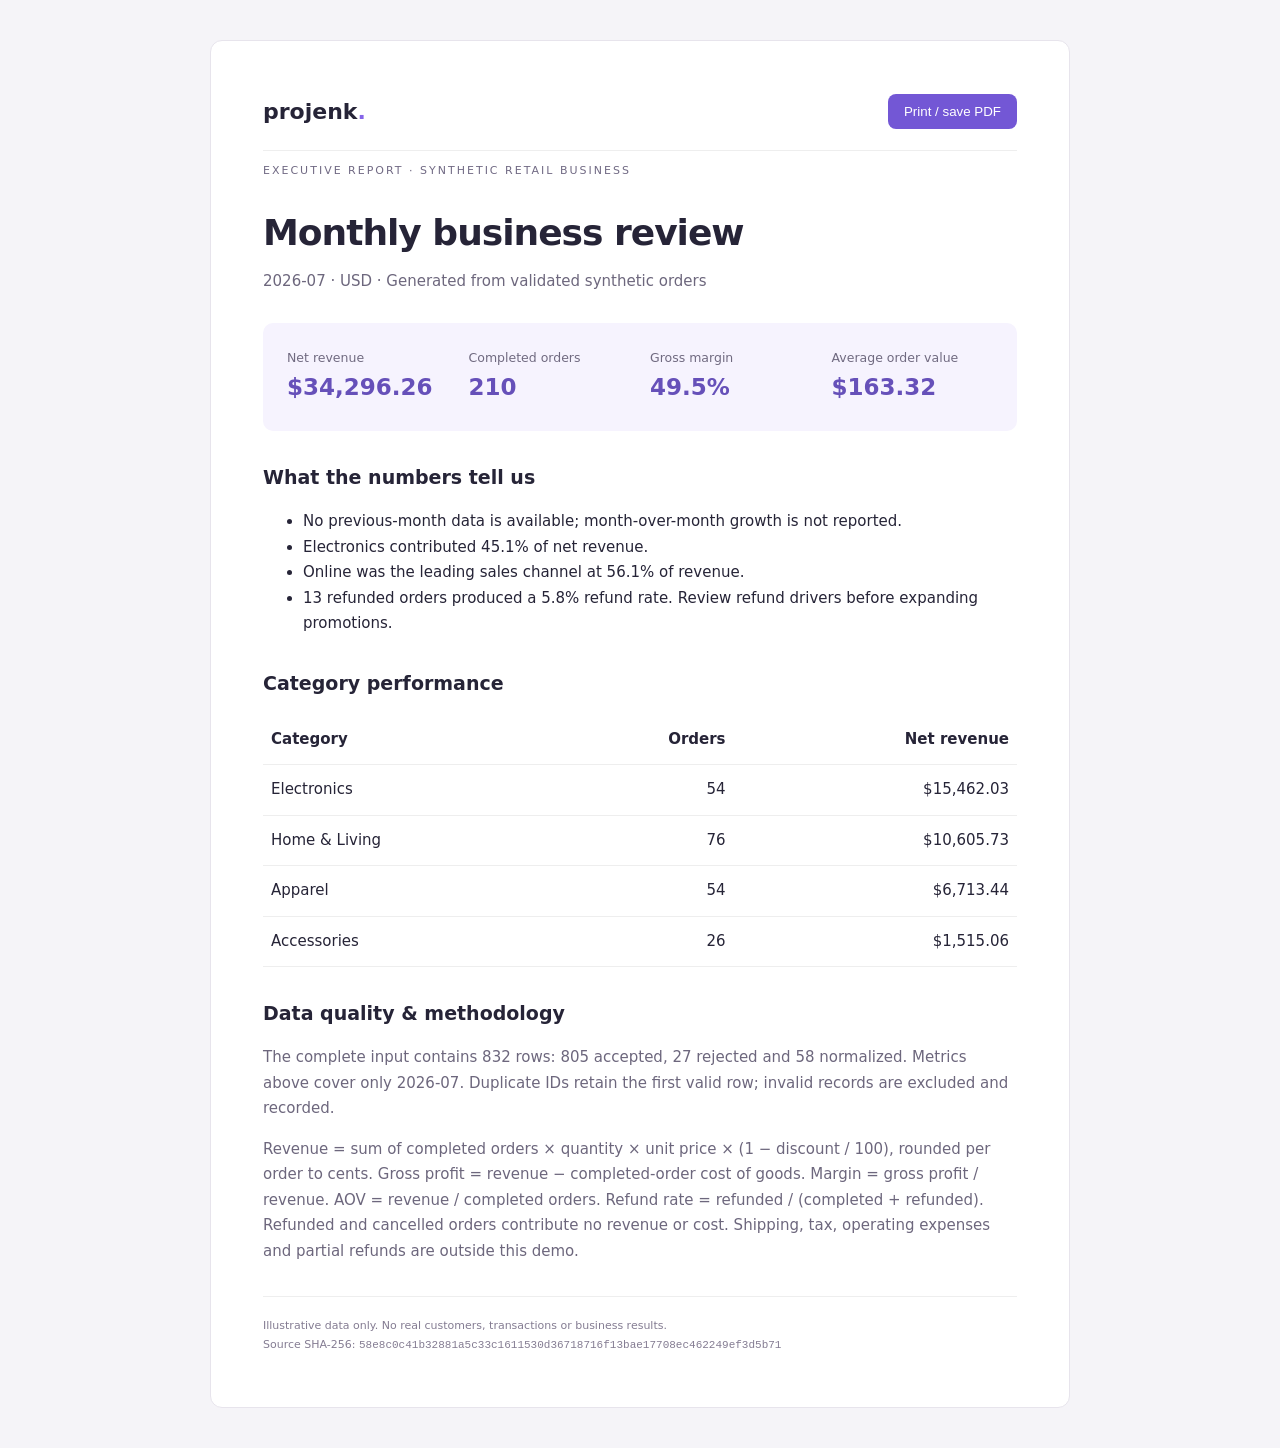
==== docs/reports/2026-07/report.html @ dd8aa607 "Rebuild Projenk as an automated business reporting portfolio" ====
<!doctype html><html lang="en"><head><meta charset="utf-8"><meta name="viewport" content="width=device-width,initial-scale=1"><title>Projenk · 2026-07 business report</title>
<style>*{box-sizing:border-box}body{margin:0;background:#f5f4f8;color:#262437;font:15px/1.7 system-ui,sans-serif}main{max-width:860px;margin:40px auto;background:white;padding:52px;border:1px solid #e7e4ec;border-radius:12px}header{display:flex;justify-content:space-between;align-items:center;border-bottom:1px solid #eee;padding-bottom:20px}.brand{font-size:22px;font-weight:800}.label{color:#716a84;font-size:11px;letter-spacing:2px;text-transform:uppercase}h1{font-size:36px;line-height:1.2;letter-spacing:-1px;margin:30px 0 10px}h2{font-size:19px;margin-top:30px}p{color:#6d677d}.cards{display:grid;grid-template-columns:repeat(4,1fr);gap:20px;background:#f6f3fe;padding:24px;border-radius:10px;margin-top:28px}small{display:block;color:#706a80}strong{display:block;font-size:23px;color:#6650b9}table{width:100%;border-collapse:collapse}td,th{padding:12px 8px;border-bottom:1px solid #eee;text-align:left}td:nth-child(n+2),th:nth-child(n+2){text-align:right}footer{font-size:11px;color:#847c92;border-top:1px solid #eee;padding-top:20px;margin-top:32px}button{border:0;border-radius:8px;background:#7357d5;color:white;padding:10px 16px;cursor:pointer}code{overflow-wrap:anywhere}@media(max-width:640px){main{margin:0;padding:24px}.cards{grid-template-columns:repeat(2,1fr)}h1{font-size:28px}}@media print{body{background:white}main{margin:0;border:0;padding:20px}button{display:none}}</style></head><body><main>
<header><span class="brand">projenk<span style="color:#8665e9">.</span></span><button onclick="window.print()">Print / save PDF</button></header>
<p class="label">Executive report · synthetic retail business</p><h1>Monthly business review</h1><p>2026-07 · USD · Generated from validated synthetic orders</p>
<div class="cards"><div><small>Net revenue</small><strong>$34,296.26</strong></div><div><small>Completed orders</small><strong>210</strong></div><div><small>Gross margin</small><strong>49.5%</strong></div><div><small>Average order value</small><strong>$163.32</strong></div></div><h2>What the numbers tell us</h2><ul><li>No previous-month data is available; month-over-month growth is not reported.</li><li>Electronics contributed 45.1% of net revenue.</li><li>Online was the leading sales channel at 56.1% of revenue.</li><li>13 refunded orders produced a 5.8% refund rate. Review refund drivers before expanding promotions.</li></ul>
<h2>Category performance</h2><table><thead><tr><th>Category</th><th>Orders</th><th>Net revenue</th></tr></thead><tbody><tr><td>Electronics</td><td>54</td><td>$15,462.03</td></tr><tr><td>Home &amp; Living</td><td>76</td><td>$10,605.73</td></tr><tr><td>Apparel</td><td>54</td><td>$6,713.44</td></tr><tr><td>Accessories</td><td>26</td><td>$1,515.06</td></tr></tbody></table>
<h2>Data quality & methodology</h2><p>The complete input contains 832 rows: 805 accepted, 27 rejected and 58 normalized. Metrics above cover only 2026-07. Duplicate IDs retain the first valid row; invalid records are excluded and recorded.</p>
<p>Revenue = sum of completed orders × quantity × unit price × (1 − discount / 100), rounded per order to cents. Gross profit = revenue − completed-order cost of goods. Margin = gross profit / revenue. AOV = revenue / completed orders. Refund rate = refunded / (completed + refunded). Refunded and cancelled orders contribute no revenue or cost. Shipping, tax, operating expenses and partial refunds are outside this demo.</p>
<footer>Illustrative data only. No real customers, transactions or business results.<br>Source SHA-256: <code>58e8c0c41b32881a5c33c1611530d36718716f13bae17708ec462249ef3d5b71</code></footer></main></body></html>
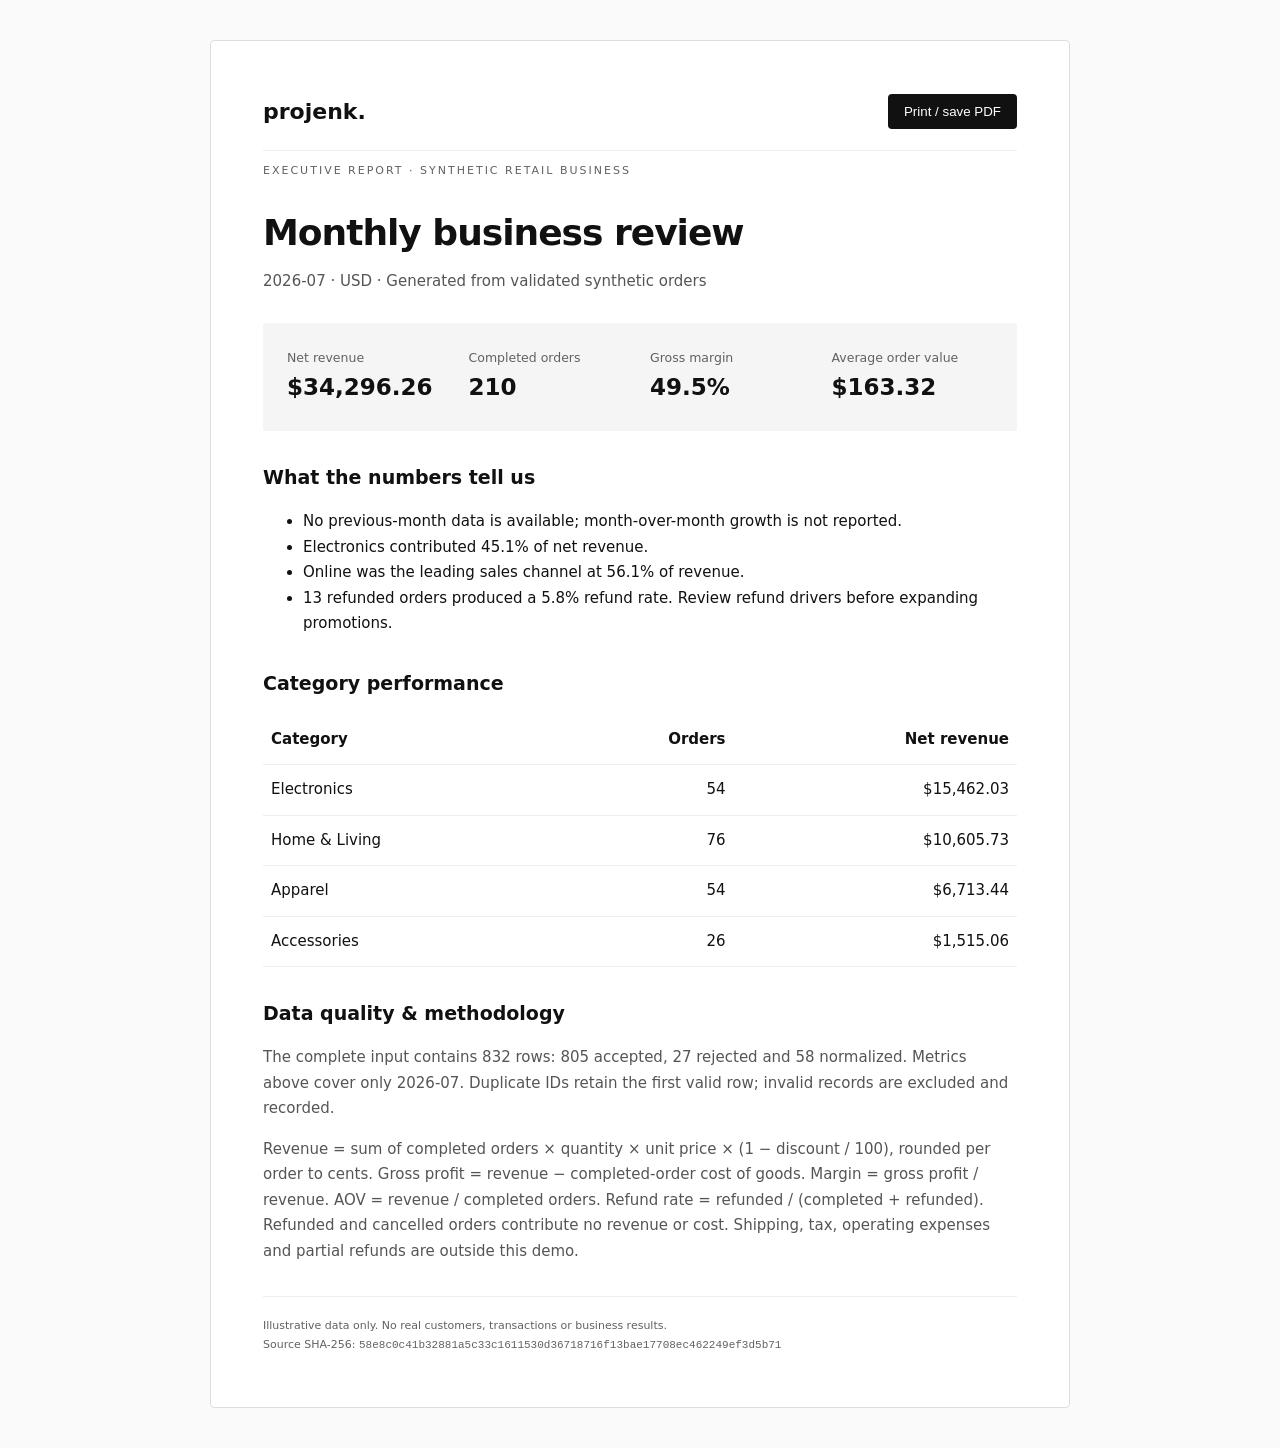
==== commit ebda9a2a: "Restyle reporting demo with a flat monochrome Material aesthetic" ====
--- a/docs/reports/2026-07/report.html
+++ b/docs/reports/2026-07/report.html
@@ -1,6 +1,6 @@
 <!doctype html><html lang="en"><head><meta charset="utf-8"><meta name="viewport" content="width=device-width,initial-scale=1"><title>Projenk · 2026-07 business report</title>
-<style>*{box-sizing:border-box}body{margin:0;background:#f5f4f8;color:#262437;font:15px/1.7 system-ui,sans-serif}main{max-width:860px;margin:40px auto;background:white;padding:52px;border:1px solid #e7e4ec;border-radius:12px}header{display:flex;justify-content:space-between;align-items:center;border-bottom:1px solid #eee;padding-bottom:20px}.brand{font-size:22px;font-weight:800}.label{color:#716a84;font-size:11px;letter-spacing:2px;text-transform:uppercase}h1{font-size:36px;line-height:1.2;letter-spacing:-1px;margin:30px 0 10px}h2{font-size:19px;margin-top:30px}p{color:#6d677d}.cards{display:grid;grid-template-columns:repeat(4,1fr);gap:20px;background:#f6f3fe;padding:24px;border-radius:10px;margin-top:28px}small{display:block;color:#706a80}strong{display:block;font-size:23px;color:#6650b9}table{width:100%;border-collapse:collapse}td,th{padding:12px 8px;border-bottom:1px solid #eee;text-align:left}td:nth-child(n+2),th:nth-child(n+2){text-align:right}footer{font-size:11px;color:#847c92;border-top:1px solid #eee;padding-top:20px;margin-top:32px}button{border:0;border-radius:8px;background:#7357d5;color:white;padding:10px 16px;cursor:pointer}code{overflow-wrap:anywhere}@media(max-width:640px){main{margin:0;padding:24px}.cards{grid-template-columns:repeat(2,1fr)}h1{font-size:28px}}@media print{body{background:white}main{margin:0;border:0;padding:20px}button{display:none}}</style></head><body><main>
-<header><span class="brand">projenk<span style="color:#8665e9">.</span></span><button onclick="window.print()">Print / save PDF</button></header>
+<style>*{box-sizing:border-box}body{margin:0;background:#fafafa;color:#111111;font:15px/1.7 system-ui,sans-serif}main{max-width:860px;margin:40px auto;background:white;padding:52px;border:1px solid #dddddd;border-radius:4px}header{display:flex;justify-content:space-between;align-items:center;border-bottom:1px solid #eee;padding-bottom:20px}.brand{font-size:22px;font-weight:600}.label{color:#616161;font-size:11px;letter-spacing:2px;text-transform:uppercase}h1{font-size:36px;line-height:1.2;letter-spacing:-1px;margin:30px 0 10px}h2{font-size:19px;margin-top:30px}p{color:#555555}.cards{display:grid;grid-template-columns:repeat(4,1fr);gap:20px;background:#f5f5f5;padding:24px;border-radius:2px;margin-top:28px}small{display:block;color:#616161}strong{display:block;font-size:23px;color:#111111}table{width:100%;border-collapse:collapse}td,th{padding:12px 8px;border-bottom:1px solid #eee;text-align:left}td:nth-child(n+2),th:nth-child(n+2){text-align:right}footer{font-size:11px;color:#616161;border-top:1px solid #eee;padding-top:20px;margin-top:32px}button{border:0;border-radius:4px;background:#111111;color:white;padding:10px 16px;cursor:pointer}code{overflow-wrap:anywhere}@media(max-width:640px){main{margin:0;padding:24px}.cards{grid-template-columns:repeat(2,1fr)}h1{font-size:28px}}@media print{body{background:white}main{margin:0;border:0;padding:20px}button{display:none}}</style></head><body><main>
+<header><span class="brand">projenk<span style="color:#111111">.</span></span><button onclick="window.print()">Print / save PDF</button></header>
 <p class="label">Executive report · synthetic retail business</p><h1>Monthly business review</h1><p>2026-07 · USD · Generated from validated synthetic orders</p>
 <div class="cards"><div><small>Net revenue</small><strong>$34,296.26</strong></div><div><small>Completed orders</small><strong>210</strong></div><div><small>Gross margin</small><strong>49.5%</strong></div><div><small>Average order value</small><strong>$163.32</strong></div></div><h2>What the numbers tell us</h2><ul><li>No previous-month data is available; month-over-month growth is not reported.</li><li>Electronics contributed 45.1% of net revenue.</li><li>Online was the leading sales channel at 56.1% of revenue.</li><li>13 refunded orders produced a 5.8% refund rate. Review refund drivers before expanding promotions.</li></ul>
 <h2>Category performance</h2><table><thead><tr><th>Category</th><th>Orders</th><th>Net revenue</th></tr></thead><tbody><tr><td>Electronics</td><td>54</td><td>$15,462.03</td></tr><tr><td>Home &amp; Living</td><td>76</td><td>$10,605.73</td></tr><tr><td>Apparel</td><td>54</td><td>$6,713.44</td></tr><tr><td>Accessories</td><td>26</td><td>$1,515.06</td></tr></tbody></table>
